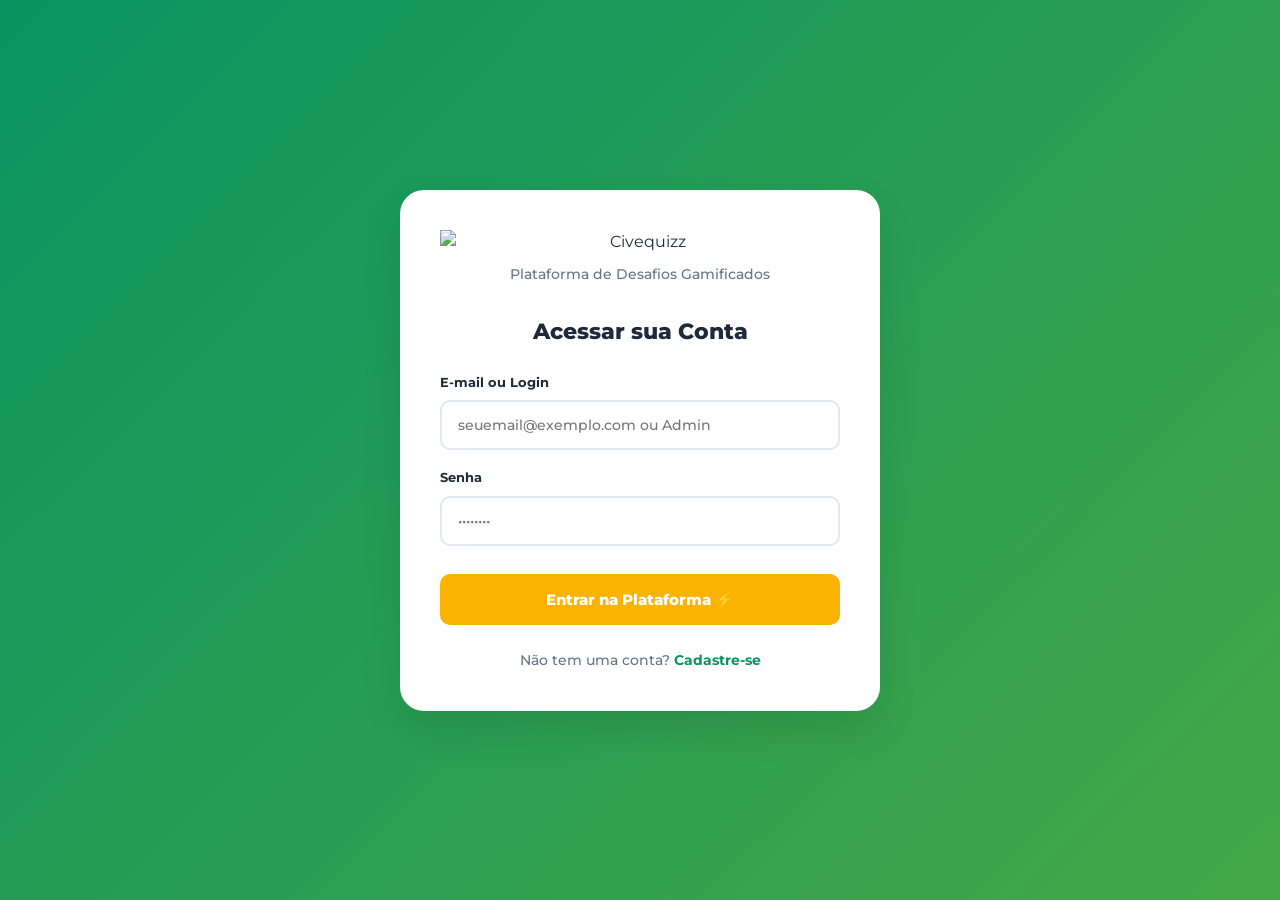
==== index.html @ 713749d4 "Add files via upload" ====
<!DOCTYPE html>
<html lang="pt-BR">
<head>
    <meta charset="UTF-8">
    <meta name="viewport" content="width=device-width, initial-scale=1.0">
    <title>Civequizz</title>
    <link rel="icon" href="img/icon.png" type="image/png">
    <link rel="stylesheet" href="./style.css">
</head>
<body>
    <header class="header">
        <div class="logo"><img src="img/logo.png" alt="Civequizz" class="logo-img"></div>
        <nav class="nav-tabs">
            <button class="tab-btn active" onclick="trocarAba('enade', event)">ENADE</button>
            <button class="tab-btn" onclick="trocarAba('desafios', event)">Desafios</button>
            <button class="tab-btn" onclick="trocarAba('personagem', event)">Personagem</button>
            <button class="tab-btn" onclick="trocarAba('ranking', event)">Ranking</button>
            <button class="tab-btn" onclick="trocarAba('premios', event)">Prêmios</button>
        </nav>
        <div class="coins-badge"><span id="saldo-moedas">0</span> Civecoins</div>
    </header>

    <main class="main-content">
        <!-- ABA 1: ENADE -->
        <section id="aba-enade" class="tab-content active">
            <div class="banner-card gradient-brand" style="margin-bottom: 20px;">
                <div class="banner-info">
                    <span class="badge-tag yellow">EXAME NACIONAL</span>
                    <h1>O que é o ENADE?</h1>
                    <p>Avalia o rendimento dos concluintes dos cursos de graduação em relação aos conteúdos programáticos, desenvolvimento de competências e habilidades necessárias para o mundo de hoje.</p>
                </div>
            </div>
            <div class="white-card text-center">
                <span class="badge-tag green">IMPORTÂNCIA</span>
                <h3 style="margin-bottom: 15px; font-size: 22px; font-weight: 800; color: var(--text-dark);">Por que realizar a prova?</h3>
                <p style="font-weight: 500; line-height: 1.6; color: var(--text-muted); margin-bottom: 30px; font-size: 15px;">A sua nota reflete a qualidade do seu curso para todo o país. Um bom desempenho valoriza o seu diploma no mercado de trabalho. A participação é obrigatória para a emissão do seu diploma!</p>
                <a href="https://enade.inep.gov.br/enade/#!/index" target="_blank" style="text-decoration: none;">
                    <button class="btn-green-icon">Acessar o Site Oficial do ENADE</button>
                </a>
            </div>
        </section>

        <!-- ABA 2: DESAFIOS -->
        <section id="aba-desafios" class="tab-content">
            <div id="area-normal-desafios">
                <div class="desafios-grid-top">
                    <div class="banner-card gradient-brand">
                        <div class="banner-info">
                            <span class="badge-tag yellow">DESAFIO DO DIA</span>
                            <h1>Sua jornada acadêmica!</h1>
                            <p>As perguntas agora são sorteadas do seu curso! Responda, desafie-se e conquiste 50 Civecoins por acerto.</p>
                            <button class="btn-green-icon" onclick="carregarDesafioDataAtual()">⚡ Desafios de Hoje</button>
                        </div>
                    </div>
                    <div class="white-card avatar-home-card text-center" style="display: flex; flex-direction: column; justify-content: center;">
                        <span class="badge-tag orange">TREINAMENTO</span>
                        <h3 style="font-size: 16px; margin-bottom: 10px; font-weight: 800; color: var(--text-dark);">Treine aleatoriamente</h3>
                        <p style="font-size: 13px; color: var(--text-muted); margin-bottom: 20px; font-weight: 600;">Ganhe moedas sem depender do calendário!</p>
                        <button class="btn-auth" style="margin-top: 0; background: var(--accent-orange);" onclick="iniciarModoSemFim()">🕹️ MODO SEM FIM</button>
                    </div>
                </div>

                <div class="white-card">
                    <span class="badge-tag grey">CALENDÁRIO</span>
                    <h2 style="font-size: 20px; font-weight: 800; margin-bottom: 10px; color: var(--text-dark);">Escolha a data do desafio</h2>
                    <p class="subtext-info">Acesse o desafio de hoje e dos últimos 7 dias. Para datas passadas, você verá o gabarito apenas se tiver participado.</p>
                    <div class="calendar-controls"><input type="date" id="seletor-data" min="2026-07-01" max="2026-12-31" onchange="carregarDesafioPelaData(this.value)"></div>
                    <div class="calendar-list" id="lista-datas-recentes"></div>
                </div>

                <div class="white-card" id="area-quiz-container">
                    <div id="quiz-header">
                        <span class="badge-tag green" id="quiz-status-tag">STATUS</span>
                        <h3 id="quiz-data-titulo" style="font-size: 20px; font-weight: 800; color: var(--text-dark);">Selecione uma data acima</h3>
                    </div>
                    <div id="container-pre-desafio"><p class="text-muted" style="margin-top: 15px; font-weight: 600;">Clique em "Desafios de Hoje" ou selecione uma data.</p></div>
                    <div id="quiz-perguntas-lista"></div>
                </div>
            </div>

            <!-- MODO SEM FIM -->
            <div id="area-sem-fim" class="hidden">
                <div class="white-card">
                    <button class="btn-sair" onclick="encerrarModoSemFim()" style="float: right; font-size: 14px;">❌ Sair do Treino</button>
                    <span class="badge-tag orange">TREINAMENTO</span>
                    <h2 style="margin-bottom: 15px; font-size: 22px; font-weight: 800; color: var(--text-dark);">Modo Sem Fim</h2>
                    <div class="endless-header">
                        <h3>As questões não param!</h3>
                        <p style="font-size: 14px; font-weight: 600; color: var(--text-muted);">+5 Civecoins por acerto | +1 Civecoin por erro.<br>Neste modo não se ganha avanço na Trilha de Prêmios, mas seu recorde vai para o Ranking!</p>
                    </div>
                    <div id="sem-fim-pergunta-container"></div>
                    <button id="btn-proxima-sem-fim" class="btn-green-icon hidden" style="width: 100%; margin-top: 20px; background: var(--unicive-green);" onclick="mostrarProximaSemFim()">Próxima Questão ➔</button>
                </div>
            </div>
        </section>

        <!-- ABA 3: PERSONAGEM -->
        <section id="aba-personagem" class="tab-content">
            <div class="personagem-layout">
                <div class="white-card text-center preview-personagem-card">
                    <span class="badge-tag green">VISUAL ATUAL</span>
                    <h3 class="card-title" id="nome-personagem-titulo" style="margin-bottom: 25px; font-weight: 800; font-size: 20px; color: var(--text-dark);">Meu Avatar</h3>
                    <div class="genero-selector">
                        <button id="btn-gen-h" class="btn-genero active" onclick="alterarGenero('homem')">Masculino</button>
                        <button id="btn-gen-m" class="btn-genero" onclick="alterarGenero('mulher')">Feminino</button>
                    </div>
                    <div class="avatar-display-box grande-avatar">
                        <img id="layer-corpo" class="avatar-layer" src="img/corpo_homem.png" alt="Corpo Base">
                        <img id="layer-sapato" class="avatar-layer hidden" src="" alt="Sapato">
                        <img id="layer-roupa" class="avatar-layer" src="img/roupa_padrao_h.png" alt="Roupa">
                        <img id="layer-chapeu" class="avatar-layer hidden" src="" alt="Chapéu">
                    </div>
                </div>

                <div class="white-card loja-container">
                    <span class="badge-tag yellow">LOJA UNICIVE</span>
                    <h3 class="card-title" style="font-size: 20px; font-weight: 800; color: var(--text-dark); margin-bottom: 20px;">Personalize seu Estilo</h3>
                    <div class="loja-tabs">
                        <button class="loja-tab-btn active" onclick="trocarCategoriaLoja('roupa', event)">👕 Roupas</button>
                        <button class="loja-tab-btn" onclick="trocarCategoriaLoja('chapeu', event)">🎩 Chapéus</button>
                        <button class="loja-tab-btn" onclick="trocarCategoriaLoja('sapato', event)">👟 Sapatos</button>
                    </div>
                    <div class="items-grid" id="grid-itens-loja"></div>
                </div>
            </div>
        </section>

        <!-- ABA 4: RANKING TRIPLO -->
        <section id="aba-ranking" class="tab-content">
            <div class="banner-card gradient-brand" style="margin-bottom: 20px;">
                <div class="banner-info">
                    <span class="badge-tag yellow">QUADRO DE HONRA</span>
                    <h1>Ranking de Estudantes</h1>
                    <p>Acompanhe o desempenho da comunidade! Filtre por Geral ou pelo seu Curso e descubra quem lidera nas categorias.</p>
                </div>
            </div>
            <div class="white-card">
                
                <div class="ranking-filters">
                    <div class="filter-group" id="filter-scope">
                        <button class="active" onclick="mudarRankingEscopo('geral')">Geral</button>
                        <button onclick="mudarRankingEscopo('curso')">Meu Curso</button>
                    </div>
                    <div class="filter-group" id="filter-cat">
                        <button class="active" onclick="mudarRankingCategoria('diario')">⏱️ Desafio Diário</button>
                        <button onclick="mudarRankingCategoria('semanal')">📅 Desafio Semanal</button>
                        <button onclick="mudarRankingCategoria('semfim')">🕹️ Modo Sem Fim</button>
                    </div>
                </div>
                
                <p id="ranking-desc" class="ranking-desc">Carregando...</p>

                <div class="ranking-list" id="lista-ranking-alunos"></div>
                <div id="meu-ranking-pos" class="my-ranking-row"></div>
            </div>
        </section>

        <!-- ABA 5: PRÊMIOS -->
        <section id="aba-premios" class="tab-content">
            <div class="white-card">
                <span class="badge-tag yellow">PROGRESSO GLOBAL</span>
                <h3 class="card-title" style="font-size: 22px; font-weight: 800; color: var(--text-dark);">Sua Trilha de Acertos: <span id="contador-acertos-trilha" style="color:var(--unicive-green); font-size: 24px;">0</span> / 400</h3>
                <div class="progress-bar-container"><div class="progress-bar-fill" id="barra-progresso-premios" style="width: 0%;"></div></div>
                <div class="trilha-mapa-container" id="trilha-mapa-conteudo"></div>
            </div>
        </section>

    </main>
    <script src="./script.js"></script>
</body>
</html>
---- style.css ----
@import url('https://fonts.googleapis.com/css2?family=Montserrat:wght@400;500;600;700;800;900&display=swap');

:root {
    /* Cores Modernas baseadas no Manual UniCV */
    --bg-main: #F4F9F6; /* Fundo super claro e limpo */
    --unicive-green: #0A9461; /* Verde vibrante e tecnológico */
    --btn-green: #44A746; /* Verde claro para hover */
    --accent-yellow: #FBB200; /* Amarelo/Ouro vivo */
    --accent-orange: #FF7800; /* Laranja para alertas */
    --text-dark: #1E293B; /* Cinza ardósia escuro (mais suave que preto) */
    --text-muted: #64748B; /* Cinza azulado elegante */
    --card-bg: #ffffff;
    --card-radius: 16px;
    --brand-grad: linear-gradient(135deg, #0A9461 0%, #44A746 100%);
    --shadow-soft: 0 10px 25px rgba(0, 0, 0, 0.04);
}

* { margin: 0; padding: 0; box-sizing: border-box; font-family: 'Montserrat', sans-serif; }
body { background-color: var(--bg-main); color: var(--text-dark); line-height: 1.5; }

/* 1. LOGIN */
.login-body { background: var(--brand-grad); min-height: 100vh; display: flex; align-items: center; justify-content: center; padding: 20px; }
.login-container { background: #ffffff; width: 100%; max-width: 480px; border-radius: 24px; padding: 40px; box-shadow: 0 20px 40px rgba(0, 0, 0, 0.1); }
.login-header { text-align: center; margin-bottom: 30px; }
.logo-img { max-height: 45px; width: auto; display: block; }
.login-header .logo-img { max-height: 60px; margin: 0 auto 10px auto; }
.login-subtitle { font-size: 14px; color: var(--text-muted); font-weight: 500; margin-top: 8px; }
.auth-box h2 { font-size: 22px; color: var(--text-dark); margin-bottom: 25px; text-align: center; font-weight: 800; }
.form-group { margin-bottom: 18px; display: flex; flex-direction: column; }
.form-row { display: grid; grid-template-columns: 1fr 1fr; gap: 15px; }
.form-group label { font-size: 13px; font-weight: 700; color: var(--text-dark); margin-bottom: 8px; }
.form-group input, .form-group select { padding: 14px 16px; border: 2px solid #E2E8F0; border-radius: 10px; font-size: 14px; outline: none; transition: 0.3s; font-weight: 500;}
.form-group input:focus, .form-group select:focus { border-color: var(--unicive-green); background: #F0FDF4; }
.btn-auth { background: var(--accent-yellow); color: #ffffff; border: none; width: 100%; padding: 16px; border-radius: 10px; font-weight: 800; font-size: 15px; cursor: pointer; margin-top: 10px; transition: 0.3s; }
.btn-auth:hover { background: #E5A400; transform: translateY(-2px); box-shadow: 0 8px 15px rgba(251, 178, 0, 0.3); }
.switch-auth { text-align: center; margin-top: 25px; font-size: 14px; color: var(--text-muted); font-weight: 500;}
.switch-auth a { color: var(--unicive-green); font-weight: 700; text-decoration: none; }

/* 2. HEADER PLATAFORMA */
.header { background: #ffffff; display: flex; justify-content: space-between; align-items: center; padding: 15px 40px; box-shadow: 0 4px 20px rgba(0,0,0,0.03); position: sticky; top: 0; z-index: 100;}
.user-info-badge { font-size: 14px; font-weight: 700; color: var(--unicive-green); background: #F0FDF4; padding: 8px 18px; border-radius: 12px; display: flex; align-items: center; gap: 15px; border: 1px solid #DCFCE7;}
.btn-sair { background: none; border: none; color: var(--accent-orange); font-weight: 800; cursor: pointer; font-size: 13px; transition: 0.2s; }
.btn-sair:hover { color: #E58043; text-decoration: underline; }
.nav-tabs { display: flex; background: #F8FAFC; padding: 6px; border-radius: 30px; gap: 5px; border: 1px solid #E2E8F0;}
.tab-btn { border: none; background: transparent; padding: 10px 20px; border-radius: 20px; font-size: 14px; font-weight: 700; color: var(--text-muted); cursor: pointer; transition: 0.3s; }
.tab-btn.active { background: #ffffff; color: var(--unicive-green); box-shadow: 0 4px 10px rgba(0,0,0,0.05); }
.coins-badge { background: var(--accent-yellow); color: #ffffff; font-weight: 800; font-size: 16px; padding: 10px 24px; border-radius: 20px; box-shadow: 0 4px 10px rgba(251, 178, 0, 0.2);}

/* 3. ESTRUTURA GERAL */
.main-content { max-width: 1000px; margin: 40px auto; padding: 0 20px; }
.tab-content { display: none; animation: fadeIn 0.4s ease; }
.tab-content.active { display: block; }
@keyframes fadeIn { from { opacity: 0; transform: translateY(10px); } to { opacity: 1; transform: translateY(0); } }

.desafios-grid-top { display: grid; grid-template-columns: 1fr 280px; gap: 25px; margin-bottom: 25px; }
.banner-card { border-radius: var(--card-radius); padding: 40px; color: white; display: flex; flex-direction: column; justify-content: center; box-shadow: var(--shadow-soft);}
.gradient-brand { background: var(--brand-grad); }
.badge-tag { font-size: 12px; font-weight: 800; letter-spacing: 1px; color: #FFF; background: rgba(255,255,255,0.2); padding: 4px 10px; border-radius: 8px; margin-bottom: 12px; display: inline-block; text-transform: uppercase; }
.badge-tag.green { color: var(--unicive-green); background: #F0FDF4; }
.badge-tag.orange { color: var(--accent-orange); background: #FFF7ED; }
.badge-tag.yellow { color: var(--accent-yellow); background: #FEFCE8; }
.badge-tag.grey { color: var(--text-muted); background: #F1F5F9; }
.banner-info h1 { font-size: 32px; margin-bottom: 12px; font-weight: 900; line-height: 1.2;}
.banner-info p { font-size: 15px; opacity: 0.95; margin-bottom: 25px; font-weight: 500; }
.btn-green-icon { background: var(--accent-yellow); color: white; border: none; padding: 14px 26px; border-radius: 10px; font-weight: 800; font-size: 15px; cursor: pointer; transition: 0.3s; box-shadow: 0 6px 15px rgba(251, 178, 0, 0.2);}
.btn-green-icon:hover { background: #E5A400; transform: translateY(-2px); }
.white-card { background: #ffffff; border-radius: var(--card-radius); padding: 30px; margin-bottom: 25px; box-shadow: var(--shadow-soft); border: 1px solid #F1F5F9;}
.text-center { text-align: center; }
.hidden { display: none !important; }

/* 4. BALÕES DE STATUS DESAFIO */
.balao-pre-desafio { display: block; width: 100%; padding: 25px; border-radius: 16px; text-align: center; font-size: 18px; font-weight: 800; margin: 20px 0; transition: 0.3s; border: none; }
.balao-verde { background: var(--unicive-green); color: #ffffff; cursor: pointer; box-shadow: 0 8px 20px rgba(10, 148, 97, 0.25); }
.balao-verde:hover { background: var(--btn-green); transform: translateY(-3px); }
.balao-laranja { background: var(--accent-orange); color: #ffffff; cursor: pointer; box-shadow: 0 8px 20px rgba(255, 120, 0, 0.25); }
.balao-laranja:hover { background: #E58043; transform: translateY(-3px); }
.balao-cinza { background: #CBD5E1; color: #475569; cursor: not-allowed; }

/* 5. PERGUNTAS E MOEDA POPUP */
.pergunta-card { background: #ffffff; border: 2px solid #E2E8F0; border-radius: 16px; padding: 25px; margin-top: 20px; position: relative; transition: 0.3s;}
.pergunta-card:hover { border-color: #CBD5E1; }
.pergunta-card h4 { font-size: 16px; color: var(--text-dark); margin-bottom: 20px; font-weight: 800; line-height: 1.4;}
.opcoes-lista { display: flex; flex-direction: column; gap: 10px; }
.opcao-btn { background: #F8FAFC; border: 2px solid #E2E8F0; padding: 15px 20px; border-radius: 12px; text-align: left; font-size: 15px; cursor: pointer; color: var(--text-dark); font-weight: 600; transition: 0.2s;}
.opcao-btn:hover:not(:disabled) { border-color: var(--unicive-green); background: #F0FDF4; color: var(--unicive-green);}
.opcao-btn.correta { background: #D1FAE5 !important; border-color: #10B981 !important; color: #065F46 !important; font-weight: 800; }
.opcao-btn.incorreta { background: #FFEDD5 !important; border-color: #F97316 !important; color: #9A3412 !important; font-weight: 800; }
.opcao-btn:disabled { cursor: not-allowed; opacity: 0.9; }

.coin-pop { position: absolute; right: 20px; top: -20px; background: #FBB200; color: #ffffff; padding: 10px 18px; border-radius: 30px; font-weight: 900; font-size: 15px; box-shadow: 0 8px 20px rgba(251, 178, 0, 0.4); border: 2px solid #FFFFFF; pointer-events: none; display: flex; align-items: center; gap: 8px; z-index: 10; animation: popUpFade 2.5s forwards ease-out; }
.coin-pop.bad { background: var(--text-muted); box-shadow: 0 8px 20px rgba(100, 116, 139, 0.4); }
@keyframes popUpFade { 0% { opacity: 0; transform: translateY(20px) scale(0.5); } 15% { opacity: 1; transform: translateY(-10px) scale(1.1); } 30% { transform: translateY(0) scale(1); } 70% { opacity: 1; transform: translateY(0); } 100% { opacity: 0; transform: translateY(-30px); } }

/* 6. AVATAR E LOJA */
.avatar-display-box { width: 220px; height: 293px; background: #F8FAFC; border: 2px dashed #CBD5E1; margin: 0 auto; border-radius: 16px; position: relative; overflow: hidden; }
.avatar-display-box.grande-avatar { width: 270px; height: 360px; }
.avatar-layer { position: absolute; top: 0; left: 0; width: 100%; height: 100%; object-fit: contain; }
#layer-corpo, #home-layer-corpo { z-index: 1; } #layer-sapato, #home-layer-sapato { z-index: 2; } #layer-roupa, #home-layer-roupa { z-index: 3; } #layer-chapeu, #home-layer-chapeu { z-index: 5; }
.btn-subtle { background: #F0FDF4; color: var(--unicive-green); border: none; font-weight: 800; font-size: 13px; padding: 12px 18px; border-radius: 10px; cursor: pointer; margin-top: 15px; transition: 0.2s; border: 1px solid #DCFCE7;}
.btn-subtle:hover { background: #DCFCE7; }
.personagem-layout { display: grid; grid-template-columns: 340px 1fr; gap: 25px; }
.genero-selector { display: flex; justify-content: center; gap: 10px; margin-bottom: 25px; }
.btn-genero { border: 2px solid #E2E8F0; background: white; padding: 10px 20px; border-radius: 20px; font-weight: 800; cursor: pointer; font-size: 14px; color: var(--text-muted); transition: 0.2s;}
.btn-genero.active { background: var(--unicive-green); color: white; border-color: var(--unicive-green); box-shadow: 0 4px 10px rgba(10, 148, 97, 0.2);}
.loja-tabs { display: flex; gap: 15px; border-bottom: 2px solid #E2E8F0; padding-bottom: 12px; margin-bottom: 25px; }
.loja-tab-btn { background: transparent; border: none; font-size: 15px; font-weight: 800; color: var(--text-muted); cursor: pointer; padding: 8px 16px; transition: 0.2s; border-radius: 8px;}
.loja-tab-btn:hover { background: #F1F5F9; }
.loja-tab-btn.active { color: var(--unicive-green); background: #F0FDF4; }
.items-grid { display: grid; grid-template-columns: repeat(3, 1fr); gap: 20px; }
.item-card { border: 2px solid #E2E8F0; border-radius: 16px; padding: 15px; text-align: center; background: #ffffff; transition: 0.3s;}
.item-card:hover { border-color: var(--unicive-green); transform: translateY(-2px); box-shadow: var(--shadow-soft);}
.item-img-preview { height: 110px; background: #F8FAFC; border-radius: 10px; display: flex; align-items: center; justify-content: center; margin-bottom: 15px; overflow: hidden; }
.item-img-preview img { max-height: 100%; max-width: 100%; object-fit: contain; }
.item-card h4 { font-size: 13px; color: var(--text-dark); margin-bottom: 12px; font-weight: 800;}
.btn-comprar, .btn-equipar { color: white; border: none; width: 100%; padding: 10px; border-radius: 8px; font-weight: 800; cursor: pointer; font-size: 13px; transition: 0.2s;}
.btn-comprar { background: var(--accent-yellow); } .btn-comprar:hover { background: #E5A400; }
.btn-equipar { background: var(--unicive-green); } .btn-equipar:hover { background: var(--btn-green); }
.btn-equipado { background: var(--text-muted); color: white; border: none; width: 100%; padding: 10px; border-radius: 8px; font-weight: 800; cursor: default; font-size: 13px; }

/* CALENDÁRIO */
.calendar-controls { display: flex; align-items: center; gap: 15px; margin-bottom: 20px; }
.calendar-controls input[type="date"] { padding: 10px 16px; border: 2px solid #E2E8F0; border-radius: 10px; font-size: 15px; font-weight: 700; color: var(--text-dark); outline: none;}
.calendar-list { display: flex; align-items: center; gap: 12px; margin-top: 20px; flex-wrap: wrap; }
.cal-btn { background: #F1F5F9; border: none; padding: 12px 20px; border-radius: 10px; font-weight: 800; color: var(--text-muted); cursor: pointer; transition: 0.2s;}
.cal-btn:hover { background: #E2E8F0; color: var(--text-dark); }
.cal-btn.active { background: var(--accent-yellow); color: white; box-shadow: 0 4px 10px rgba(251, 178, 0, 0.2); }

/* 7. PAINEL ADMIN */
.admin-body { background-color: #F8FAFC; }
.admin-table { width: 100%; border-collapse: collapse; margin-top: 20px; font-size: 14px; font-weight: 600;}
.admin-table th { background: #F1F5F9; color: var(--text-muted); font-weight: 800; text-align: left; padding: 15px; border-bottom: 2px solid #E2E8F0; text-transform: uppercase; font-size: 12px;}
.admin-table td { padding: 15px; border-bottom: 1px solid #E2E8F0; color: var(--text-dark); }
.admin-table tr:hover { background-color: #F8FAFC; }

/* 8. TRILHA DE PRÊMIOS */
.progress-bar-container { background: #E2E8F0; height: 18px; border-radius: 10px; overflow: hidden; margin-top: 15px; margin-bottom: 20px; }
.progress-bar-fill { height: 100%; background: var(--accent-yellow); transition: width 0.5s ease; border-radius: 10px;}
.trilha-mapa-container { display: flex; flex-direction: column; gap: 60px; position: relative; padding: 40px 20px; margin-top: 30px; background: #F8FAFC; border-radius: 24px; border: 2px dashed #E2E8F0;}
.trilha-row { display: flex; justify-content: space-between; position: relative; width: 100%; }
.trilha-row::before { content: ''; position: absolute; top: 50%; left: 10px; right: 10px; height: 10px; background: #E2E8F0; z-index: 1; transform: translateY(-50%); border-radius: 10px; }
.trilha-row.row-reverse { flex-direction: row-reverse; }
.linha-vertical-conector { position: absolute; right: 53px; top: 30%; bottom: 30%; width: 10px; background: #E2E8F0; z-index: 0; border-radius: 10px;}
.trilha-node { width: 85px; height: 85px; background: #ffffff; border: 6px solid #E2E8F0; border-radius: 50%; display: flex; flex-direction: column; align-items: center; justify-content: center; position: relative; z-index: 2; cursor: pointer; box-shadow: 0 4px 10px rgba(0,0,0,0.05); transition: 0.3s; }
.trilha-node:hover { transform: scale(1.1); box-shadow: 0 10px 20px rgba(0,0,0,0.1); border-color: var(--unicive-green);}
.trilha-node.unlocked { border-color: var(--unicive-green); background: #F0FDF4; }
.trilha-node.special-node { border-color: var(--accent-yellow); background: #FEFCE8; width: 105px; height: 105px; }
.node-icon { font-size: 26px; color: #94A3B8; margin-bottom: 2px; }
.trilha-node.unlocked .node-icon { color: var(--unicive-green); }
.node-pontos { font-size: 13px; font-weight: 900; color: var(--text-muted); }
.trilha-node.unlocked .node-pontos { color: var(--unicive-green); }
.trilha-tooltip { position: absolute; bottom: 120%; left: 50%; transform: translateX(-50%) translateY(10px); background: #ffffff; color: var(--text-dark); padding: 20px; border-radius: 16px; width: max-content; max-width: 280px; text-align: center; font-size: 13px; opacity: 0; visibility: hidden; transition: 0.3s; pointer-events: none; box-shadow: 0 15px 35px rgba(0,0,0,0.15); z-index: 10; font-weight: 600; border: 1px solid #E2E8F0;}
.trilha-node:hover .trilha-tooltip { opacity: 1; visibility: visible; transform: translateX(-50%) translateY(0); }
.tooltip-titulo { display: block; font-weight: 900; font-size: 15px; margin-bottom: 8px; color: var(--unicive-green); }
.tooltip-subtitulo { display: block; font-size: 12px; opacity: 0.8; line-height: 1.5; }

/* 9. RANKING TRIPLO */
.ranking-filters { display: flex; flex-direction: column; gap: 15px; margin-bottom: 25px; }
.filter-group { display: flex; gap: 12px; }
.filter-group button { flex: 1; padding: 12px; border: 2px solid #E2E8F0; border-radius: 10px; background: #fff; font-weight: 800; color: var(--text-muted); cursor: pointer; transition: 0.3s; font-size: 14px;}
.filter-group button:hover { background: #F8FAFC; border-color: #CBD5E1; }
.filter-group button.active { background: var(--unicive-green); color: white; border-color: var(--unicive-green); box-shadow: 0 4px 10px rgba(10, 148, 97, 0.2);}
.ranking-desc { font-size: 14px; color: var(--text-muted); margin-bottom: 20px; font-weight: 600; text-align: center; background: #F8FAFC; padding: 15px; border-radius: 12px; border: 1px dashed #CBD5E1;}

.ranking-list { display: flex; flex-direction: column; gap: 12px; }
.ranking-row { display: flex; align-items: center; background: #ffffff; border: 2px solid #E2E8F0; border-radius: 16px; padding: 18px 25px; position: relative; cursor: default; transition: 0.3s;}
.ranking-row:hover { background: #F0FDF4; border-color: var(--unicive-green); transform: translateX(5px);}
.rank-pos { font-size: 22px; font-weight: 900; color: var(--accent-yellow); width: 60px; }
.rank-name { font-size: 16px; font-weight: 800; color: var(--text-dark); flex: 1; }
.rank-acertos { font-size: 15px; font-weight: 900; color: var(--unicive-green); background: #D1FAE5; padding: 8px 16px; border-radius: 10px; }
.rank-tempo { font-size: 13px; color: var(--text-muted); margin-left: 15px; font-weight: 700; background: #F1F5F9; padding: 8px 12px; border-radius: 10px;}

.my-ranking-row { margin-top: 25px; padding-top: 25px; border-top: 2px dashed #CBD5E1;}
.my-ranking-row .ranking-row { background: #FEFCE8; border-color: var(--accent-yellow); }

.ranking-avatar-tooltip { position: absolute; left: 35%; top: -150px; background: white; border: 2px solid var(--unicive-green); border-radius: 16px; padding: 15px; width: 160px; text-align: center; box-shadow: 0 15px 30px rgba(0,0,0,0.15); opacity: 0; visibility: hidden; transition: 0.3s; z-index: 20; pointer-events: none;}
.ranking-row:hover .ranking-avatar-tooltip { opacity: 1; visibility: visible; transform: translateY(-10px); }
.ranking-avatar-mini { width: 110px; height: 146px; background: #F8FAFC; border-radius: 10px; position: relative; margin: 0 auto 10px auto; overflow: hidden; border: 1px solid #E2E8F0;}
.ranking-avatar-mini img { position: absolute; top: 0; left: 0; width: 100%; height: 100%; object-fit: contain; }
.ranking-curso-nome { font-size: 12px; font-weight: 800; color: var(--text-muted); line-height: 1.2; }

/* MODO SEM FIM */
.endless-header { background: #FEFCE8; border: 2px dashed var(--accent-yellow); padding: 25px; border-radius: 16px; text-align: center; margin-bottom: 25px;}
.endless-header h3 { color: var(--accent-orange); font-weight: 900; margin-bottom: 8px; font-size: 20px;}
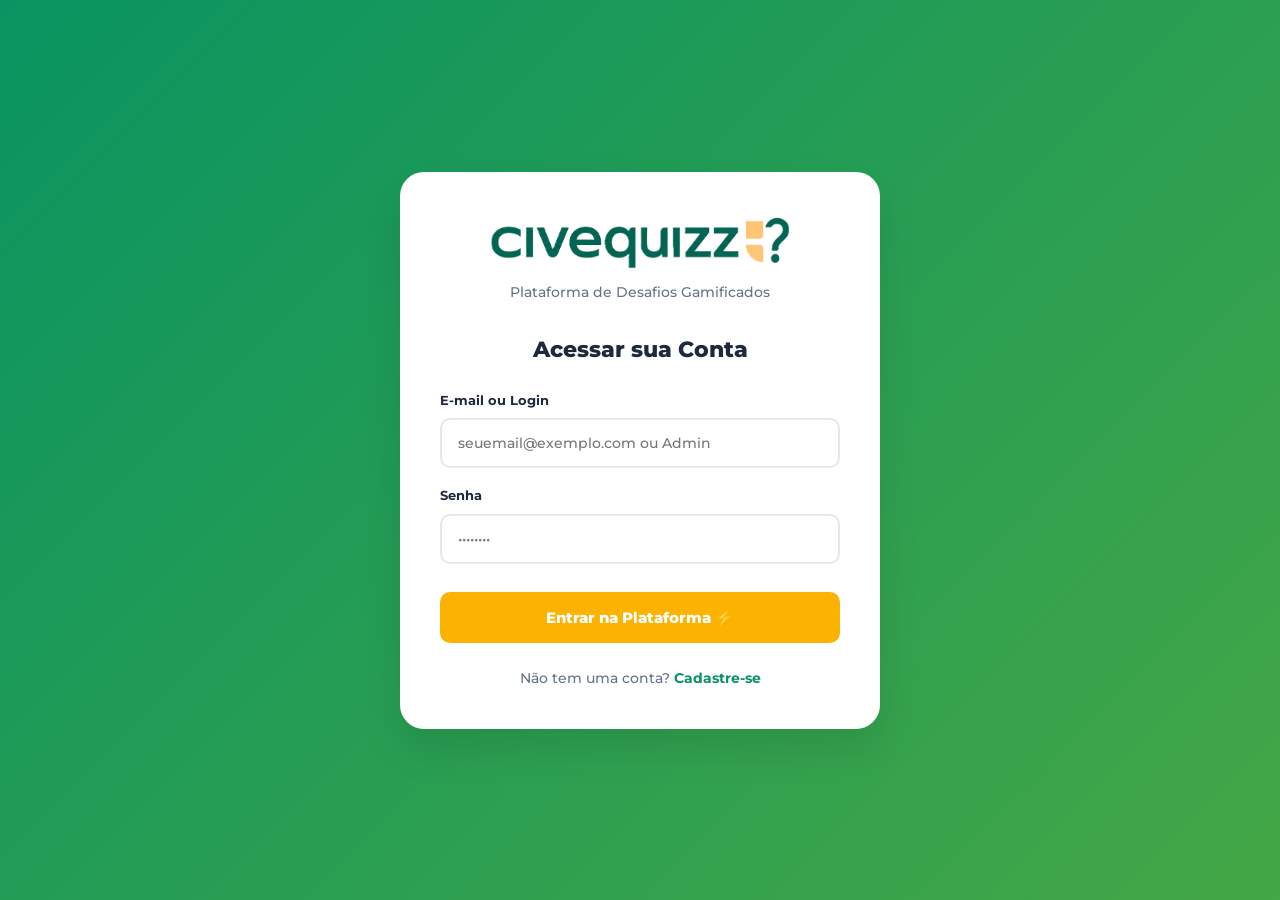
==== commit bb9818c7: "Rename login.html to index.html" ====
--- a/index.html
+++ b/index.html
@@ -3,169 +3,94 @@
 <head>
     <meta charset="UTF-8">
     <meta name="viewport" content="width=device-width, initial-scale=1.0">
-    <title>Civequizz</title>
+    <title>Civequizz - Login e Cadastro</title>
     <link rel="icon" href="img/icon.png" type="image/png">
     <link rel="stylesheet" href="./style.css">
 </head>
-<body>
-    <header class="header">
-        <div class="logo"><img src="img/logo.png" alt="Civequizz" class="logo-img"></div>
-        <nav class="nav-tabs">
-            <button class="tab-btn active" onclick="trocarAba('enade', event)">ENADE</button>
-            <button class="tab-btn" onclick="trocarAba('desafios', event)">Desafios</button>
-            <button class="tab-btn" onclick="trocarAba('personagem', event)">Personagem</button>
-            <button class="tab-btn" onclick="trocarAba('ranking', event)">Ranking</button>
-            <button class="tab-btn" onclick="trocarAba('premios', event)">Prêmios</button>
-        </nav>
-        <div class="coins-badge"><span id="saldo-moedas">0</span> Civecoins</div>
-    </header>
+<body class="login-body">
 
-    <main class="main-content">
-        <!-- ABA 1: ENADE -->
-        <section id="aba-enade" class="tab-content active">
-            <div class="banner-card gradient-brand" style="margin-bottom: 20px;">
-                <div class="banner-info">
-                    <span class="badge-tag yellow">EXAME NACIONAL</span>
-                    <h1>O que é o ENADE?</h1>
-                    <p>Avalia o rendimento dos concluintes dos cursos de graduação em relação aos conteúdos programáticos, desenvolvimento de competências e habilidades necessárias para o mundo de hoje.</p>
+    <div class="login-container">
+        <div class="login-header">
+            <img src="img/logo.png" alt="Civequizz" class="logo-img">
+            <p class="login-subtitle">Plataforma de Desafios Gamificados</p>
+        </div>
+
+        <!-- TELA DE LOGIN -->
+        <div id="box-login" class="auth-box">
+            <h2>Acessar sua Conta</h2>
+            <form onsubmit="realizarLogin(event)">
+                <div class="form-group">
+                    <label>E-mail ou Login</label>
+                    <input type="text" id="login-email" placeholder="seuemail@exemplo.com ou Admin" required>
                 </div>
+                <div class="form-group">
+                    <label>Senha</label>
+                    <input type="password" id="login-senha" placeholder="••••••••" required>
+                </div>
+                <button type="submit" class="btn-auth">Entrar na Plataforma ⚡</button>
+            </form>
+            <div class="switch-auth">
+                Não tem uma conta? <a href="#" onclick="mostrarAbaAuth('cadastro')">Cadastre-se</a>
             </div>
-            <div class="white-card text-center">
-                <span class="badge-tag green">IMPORTÂNCIA</span>
-                <h3 style="margin-bottom: 15px; font-size: 22px; font-weight: 800; color: var(--text-dark);">Por que realizar a prova?</h3>
-                <p style="font-weight: 500; line-height: 1.6; color: var(--text-muted); margin-bottom: 30px; font-size: 15px;">A sua nota reflete a qualidade do seu curso para todo o país. Um bom desempenho valoriza o seu diploma no mercado de trabalho. A participação é obrigatória para a emissão do seu diploma!</p>
-                <a href="https://enade.inep.gov.br/enade/#!/index" target="_blank" style="text-decoration: none;">
-                    <button class="btn-green-icon">Acessar o Site Oficial do ENADE</button>
-                </a>
-            </div>
-        </section>
+        </div>
 
-        <!-- ABA 2: DESAFIOS -->
-        <section id="aba-desafios" class="tab-content">
-            <div id="area-normal-desafios">
-                <div class="desafios-grid-top">
-                    <div class="banner-card gradient-brand">
-                        <div class="banner-info">
-                            <span class="badge-tag yellow">DESAFIO DO DIA</span>
-                            <h1>Sua jornada acadêmica!</h1>
-                            <p>As perguntas agora são sorteadas do seu curso! Responda, desafie-se e conquiste 50 Civecoins por acerto.</p>
-                            <button class="btn-green-icon" onclick="carregarDesafioDataAtual()">⚡ Desafios de Hoje</button>
-                        </div>
+        <!-- TELA DE CADASTRO -->
+        <div id="box-cadastro" class="auth-box hidden">
+            <h2>Criar nova conta</h2>
+            <form id="form-cadastro" onsubmit="realizarCadastro(event)">
+                <div class="form-group">
+                    <label>Nome Completo</label>
+                    <input type="text" id="cad-nome" placeholder="Digite seu nome completo" required>
+                </div>
+                <div class="form-row">
+                    <div class="form-group">
+                        <label>E-mail</label>
+                        <input type="email" id="cad-email" placeholder="seuemail@exemplo.com" required>
                     </div>
-                    <div class="white-card avatar-home-card text-center" style="display: flex; flex-direction: column; justify-content: center;">
-                        <span class="badge-tag orange">TREINAMENTO</span>
-                        <h3 style="font-size: 16px; margin-bottom: 10px; font-weight: 800; color: var(--text-dark);">Treine aleatoriamente</h3>
-                        <p style="font-size: 13px; color: var(--text-muted); margin-bottom: 20px; font-weight: 600;">Ganhe moedas sem depender do calendário!</p>
-                        <button class="btn-auth" style="margin-top: 0; background: var(--accent-orange);" onclick="iniciarModoSemFim()">🕹️ MODO SEM FIM</button>
+                    <div class="form-group">
+                        <label>CPF</label>
+                        <input type="text" id="cad-cpf" placeholder="000.000.000-00" required>
                     </div>
                 </div>
-
-                <div class="white-card">
-                    <span class="badge-tag grey">CALENDÁRIO</span>
-                    <h2 style="font-size: 20px; font-weight: 800; margin-bottom: 10px; color: var(--text-dark);">Escolha a data do desafio</h2>
-                    <p class="subtext-info">Acesse o desafio de hoje e dos últimos 7 dias. Para datas passadas, você verá o gabarito apenas se tiver participado.</p>
-                    <div class="calendar-controls"><input type="date" id="seletor-data" min="2026-07-01" max="2026-12-31" onchange="carregarDesafioPelaData(this.value)"></div>
-                    <div class="calendar-list" id="lista-datas-recentes"></div>
-                </div>
-
-                <div class="white-card" id="area-quiz-container">
-                    <div id="quiz-header">
-                        <span class="badge-tag green" id="quiz-status-tag">STATUS</span>
-                        <h3 id="quiz-data-titulo" style="font-size: 20px; font-weight: 800; color: var(--text-dark);">Selecione uma data acima</h3>
+                <div class="form-row">
+                    <div class="form-group">
+                        <label>Data de Nascimento</label>
+                        <input type="date" id="cad-data-nasc" required>
                     </div>
-                    <div id="container-pre-desafio"><p class="text-muted" style="margin-top: 15px; font-weight: 600;">Clique em "Desafios de Hoje" ou selecione uma data.</p></div>
-                    <div id="quiz-perguntas-lista"></div>
-                </div>
-            </div>
-
-            <!-- MODO SEM FIM -->
-            <div id="area-sem-fim" class="hidden">
-                <div class="white-card">
-                    <button class="btn-sair" onclick="encerrarModoSemFim()" style="float: right; font-size: 14px;">❌ Sair do Treino</button>
-                    <span class="badge-tag orange">TREINAMENTO</span>
-                    <h2 style="margin-bottom: 15px; font-size: 22px; font-weight: 800; color: var(--text-dark);">Modo Sem Fim</h2>
-                    <div class="endless-header">
-                        <h3>As questões não param!</h3>
-                        <p style="font-size: 14px; font-weight: 600; color: var(--text-muted);">+5 Civecoins por acerto | +1 Civecoin por erro.<br>Neste modo não se ganha avanço na Trilha de Prêmios, mas seu recorde vai para o Ranking!</p>
-                    </div>
-                    <div id="sem-fim-pergunta-container"></div>
-                    <button id="btn-proxima-sem-fim" class="btn-green-icon hidden" style="width: 100%; margin-top: 20px; background: var(--unicive-green);" onclick="mostrarProximaSemFim()">Próxima Questão ➔</button>
-                </div>
-            </div>
-        </section>
-
-        <!-- ABA 3: PERSONAGEM -->
-        <section id="aba-personagem" class="tab-content">
-            <div class="personagem-layout">
-                <div class="white-card text-center preview-personagem-card">
-                    <span class="badge-tag green">VISUAL ATUAL</span>
-                    <h3 class="card-title" id="nome-personagem-titulo" style="margin-bottom: 25px; font-weight: 800; font-size: 20px; color: var(--text-dark);">Meu Avatar</h3>
-                    <div class="genero-selector">
-                        <button id="btn-gen-h" class="btn-genero active" onclick="alterarGenero('homem')">Masculino</button>
-                        <button id="btn-gen-m" class="btn-genero" onclick="alterarGenero('mulher')">Feminino</button>
-                    </div>
-                    <div class="avatar-display-box grande-avatar">
-                        <img id="layer-corpo" class="avatar-layer" src="img/corpo_homem.png" alt="Corpo Base">
-                        <img id="layer-sapato" class="avatar-layer hidden" src="" alt="Sapato">
-                        <img id="layer-roupa" class="avatar-layer" src="img/roupa_padrao_h.png" alt="Roupa">
-                        <img id="layer-chapeu" class="avatar-layer hidden" src="" alt="Chapéu">
+                    <div class="form-group">
+                        <label>Registro Acadêmico (RA)</label>
+                        <input type="text" id="cad-ra" placeholder="Ex: 202600123" required>
                     </div>
                 </div>
-
-                <div class="white-card loja-container">
-                    <span class="badge-tag yellow">LOJA UNICIVE</span>
-                    <h3 class="card-title" style="font-size: 20px; font-weight: 800; color: var(--text-dark); margin-bottom: 20px;">Personalize seu Estilo</h3>
-                    <div class="loja-tabs">
-                        <button class="loja-tab-btn active" onclick="trocarCategoriaLoja('roupa', event)">👕 Roupas</button>
-                        <button class="loja-tab-btn" onclick="trocarCategoriaLoja('chapeu', event)">🎩 Chapéus</button>
-                        <button class="loja-tab-btn" onclick="trocarCategoriaLoja('sapato', event)">👟 Sapatos</button>
+                <div class="form-group">
+                    <label>Selecione seu Curso</label>
+                    <select id="cad-curso" required>
+                        <option value="" disabled selected>Escolha o seu curso...</option>
+                        <option value="lic_teste1">Licenciatura - Teste 1</option>
+                        <option value="lic_teste2">Licenciatura - Teste 2</option>
+                        <option value="bac_teste1">Bacharel - Teste 1</option>
+                        <option value="tec_teste1">Tecnólogo - Teste 1</option>
+                    </select>
+                </div>
+                <div class="form-row">
+                    <div class="form-group">
+                        <label>Senha</label>
+                        <input type="password" id="cad-senha" placeholder="••••••••" required>
                     </div>
-                    <div class="items-grid" id="grid-itens-loja"></div>
-                </div>
-            </div>
-        </section>
-
-        <!-- ABA 4: RANKING TRIPLO -->
-        <section id="aba-ranking" class="tab-content">
-            <div class="banner-card gradient-brand" style="margin-bottom: 20px;">
-                <div class="banner-info">
-                    <span class="badge-tag yellow">QUADRO DE HONRA</span>
-                    <h1>Ranking de Estudantes</h1>
-                    <p>Acompanhe o desempenho da comunidade! Filtre por Geral ou pelo seu Curso e descubra quem lidera nas categorias.</p>
-                </div>
-            </div>
-            <div class="white-card">
-                
-                <div class="ranking-filters">
-                    <div class="filter-group" id="filter-scope">
-                        <button class="active" onclick="mudarRankingEscopo('geral')">Geral</button>
-                        <button onclick="mudarRankingEscopo('curso')">Meu Curso</button>
-                    </div>
-                    <div class="filter-group" id="filter-cat">
-                        <button class="active" onclick="mudarRankingCategoria('diario')">⏱️ Desafio Diário</button>
-                        <button onclick="mudarRankingCategoria('semanal')">📅 Desafio Semanal</button>
-                        <button onclick="mudarRankingCategoria('semfim')">🕹️ Modo Sem Fim</button>
+                    <div class="form-group">
+                        <label>Confirmar Senha</label>
+                        <input type="password" id="cad-confirma-senha" placeholder="••••••••" required>
                     </div>
                 </div>
-                
-                <p id="ranking-desc" class="ranking-desc">Carregando...</p>
+                <button type="submit" class="btn-auth">Finalizar Cadastro 🚀</button>
+            </form>
+            <div class="switch-auth">
+                Já possui uma conta? <a href="#" onclick="mostrarAbaAuth('login')">Fazer Login</a>
+            </div>
+        </div>
 
-                <div class="ranking-list" id="lista-ranking-alunos"></div>
-                <div id="meu-ranking-pos" class="my-ranking-row"></div>
-            </div>
-        </section>
+    </div>
 
-        <!-- ABA 5: PRÊMIOS -->
-        <section id="aba-premios" class="tab-content">
-            <div class="white-card">
-                <span class="badge-tag yellow">PROGRESSO GLOBAL</span>
-                <h3 class="card-title" style="font-size: 22px; font-weight: 800; color: var(--text-dark);">Sua Trilha de Acertos: <span id="contador-acertos-trilha" style="color:var(--unicive-green); font-size: 24px;">0</span> / 400</h3>
-                <div class="progress-bar-container"><div class="progress-bar-fill" id="barra-progresso-premios" style="width: 0%;"></div></div>
-                <div class="trilha-mapa-container" id="trilha-mapa-conteudo"></div>
-            </div>
-        </section>
-
-    </main>
     <script src="./script.js"></script>
 </body>
-</html>+</html>
